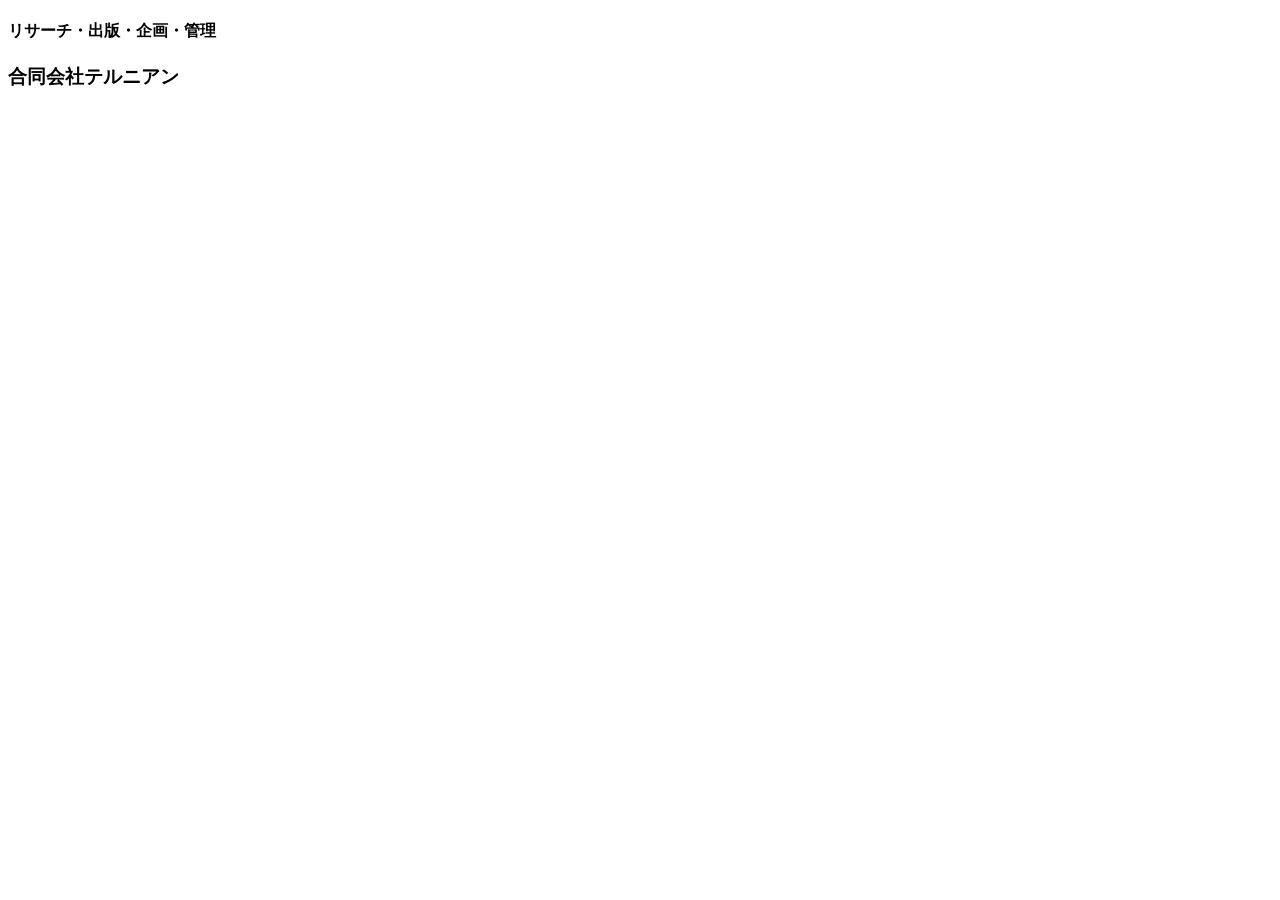
==== index.html @ 121b2e0b "Update index.html" ====
<!DOCTYPE html>
<html>
<head>
  <meta charset="utf-8">
  <meta name="viewport" content="width=device-width, initial-scale=1">
  <title>Terunian LLC.</title>
  <!-- <link rel="stylesheet" href="style.css"> -->
</head>
<body>
  <article>
    <H4>リサーチ・出版・企画・管理</H4>
    <H3>合同会社テルニアン</H3>
  </article>
</body>
</html>
---- style.css ----
body {
  font-size: 14px;
  line-height: 1.6;
  font-family: "Helvetica Neue", Helvetica, Arial, sans-serif;
  margin: 0;
  padding: 0;
  background-color: #fff;
  color: #333;
}

/* 記事のコンテンツ */
article {
  padding: 20px;
  max-width: 650px;
  margin: 0 auto;
}

/* 見出し */
h1, h2, h3, h4, h5, h6 {
  font-weight: bold;
  line-height: 1.2;
  margin-top: 1em;
  margin-bottom: 0.5em;
}

/* パラグラフ */
p {
  margin: 1em 0;
}

/* リンク */
a {
  color: #337ab7;
  text-decoration: none;
}

a:hover {
  text-decoration: underline;
}

/* 引用 */
blockquote {
  border-left: 4px solid #ccc;
  margin: 1em 0;
  padding: 0 0 0 1em;
}

/* リスト */
ul, ol {
  margin: 1em 0;
  padding: 0 0 0 2em;
}

/* 画像 */
img {
  max-width: 100%;
}

/* キャプション */
figcaption {
  margin: 0.5em 0;
  font-size: 0.8em;
  text-align: center;
}
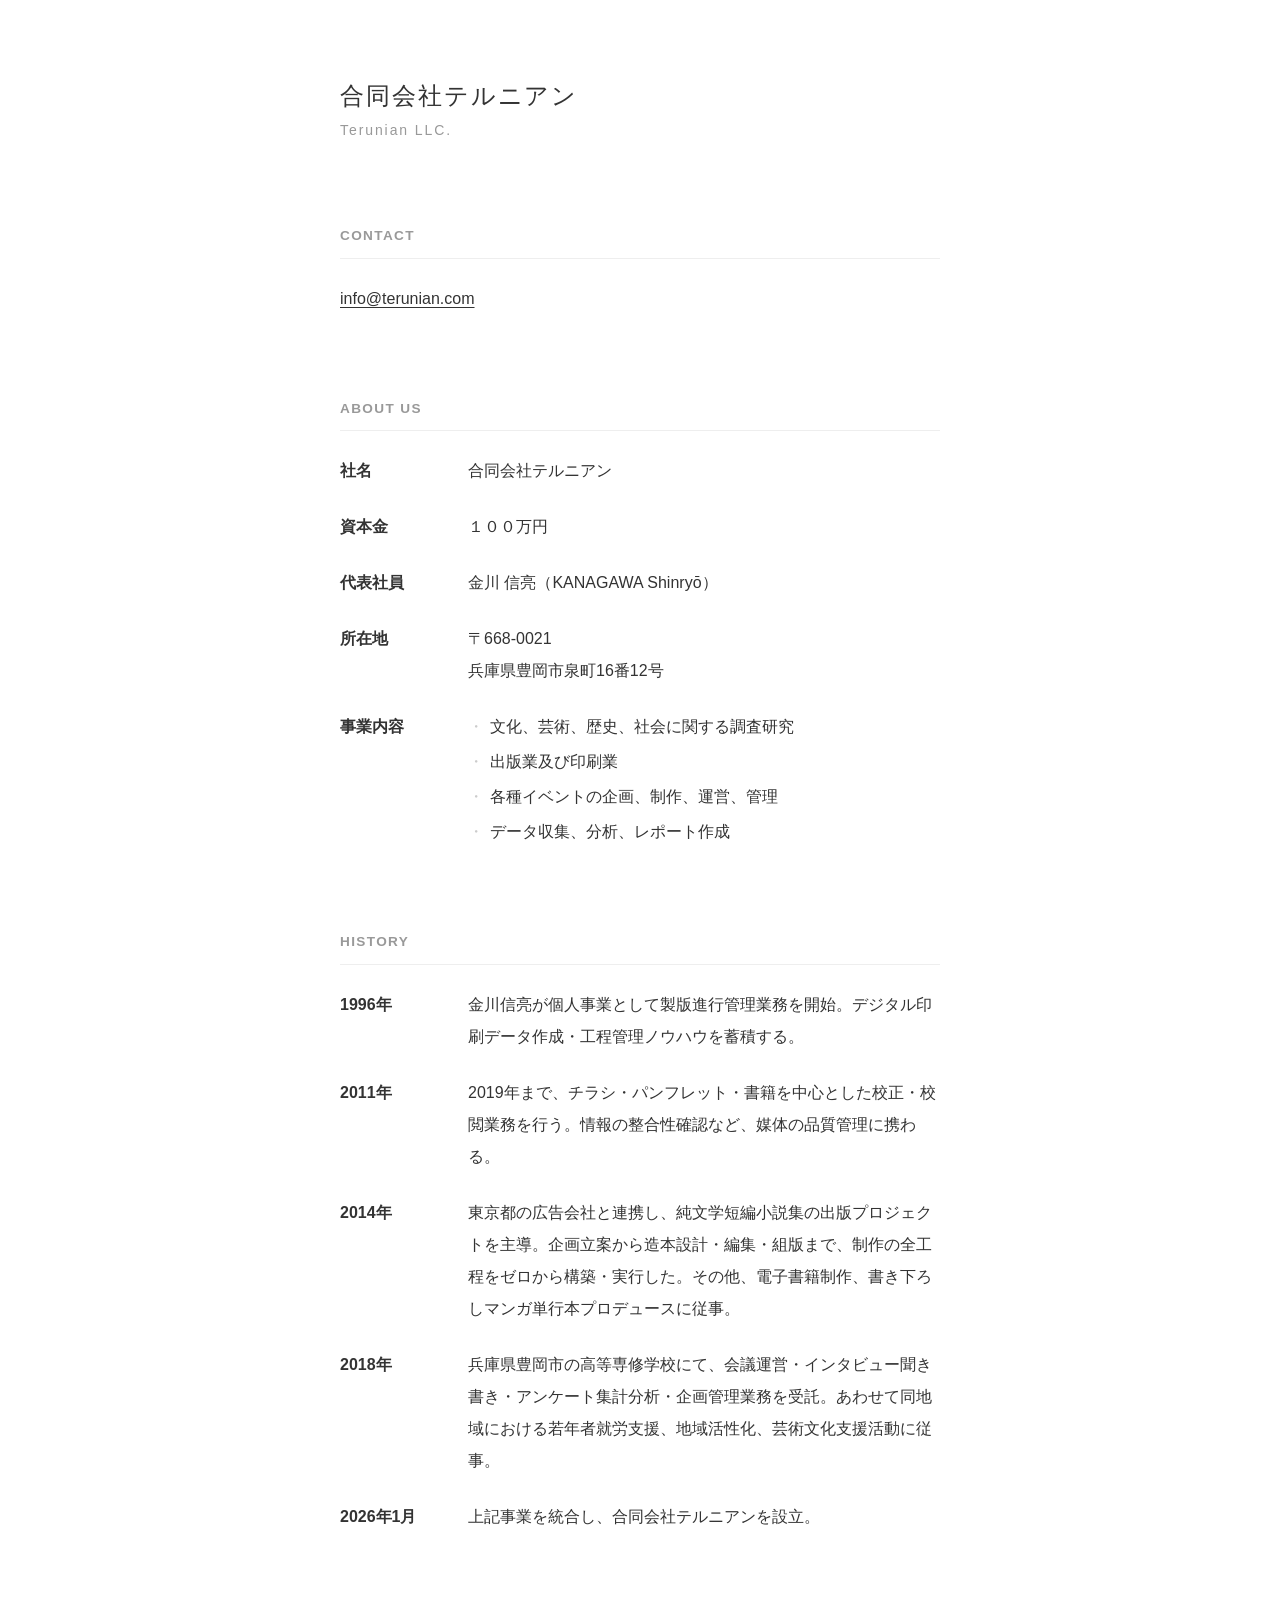
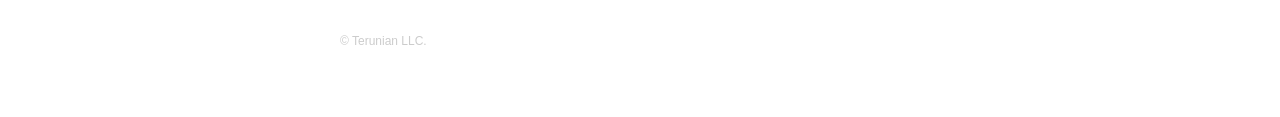
==== commit e12faf7e: "Update index.html" ====
--- a/index.html
+++ b/index.html
@@ -1,15 +1,214 @@
 <!DOCTYPE html>
-<html>
+<html lang="ja">
 <head>
-  <meta charset="utf-8">
-  <meta name="viewport" content="width=device-width, initial-scale=1">
-  <title>Terunian LLC.</title>
-  <!-- <link rel="stylesheet" href="style.css"> -->
+    <meta charset="UTF-8">
+    <meta name="viewport" content="width=device-width, initial-scale=1.0">
+    <title>テルニアン Terunian LLC</title>
+<meta name="description" content="リサーチ、出版、企画、マネジメントの四本柱で人の世を支える　合同会社テルニアン" />
+<link rel="icon" href="favicon.ico" sizes="any">
+<link rel="icon" type="image/png" href="favicon_32x32.png" sizes="32x32">
+<link rel="icon" type="image/png" href="favicon_16x16.png" sizes="16x16">
+
+    <style>
+        /* 基本設定 */
+        :root {
+            /* 基礎となるフォントサイズはブラウザ設定に委ねる */
+        }
+
+        body {
+            margin: 0;
+            padding: 0;
+            background-color: #ffffff;
+            color: #333333;
+            font-family: "Helvetica Neue", Arial, "Hiragino Kaku Gothic ProN", "Hiragino Sans", Meiryo, sans-serif;
+            line-height: 2.0;
+            -webkit-text-size-adjust: 100%;
+        }
+
+        /* レイアウト */
+        .container {
+            max-width: 600px;
+            margin: 0 auto;
+            padding: 4rem 1.5rem; /* 余白も文字サイズに連動させる */
+        }
+
+        /* タイポグラフィ */
+        h1 {
+            font-size: 1.5rem; /* 本文の1.5倍 */
+            font-weight: normal;
+            margin-bottom: 3rem;
+            letter-spacing: 0.08em;
+            line-height: 1.3;
+        }
+
+        
+        .en-name {
+            font-size: 0.875rem;
+            color: #999;
+        }
+h2 {
+            font-size: 0.85rem; /* 本文より少し小さくして控えめに */
+            font-weight: bold;
+            color: #999;
+            margin-top: 5rem;
+            margin-bottom: 1.5rem;
+            text-transform: uppercase;
+            letter-spacing: 0.1em;
+            border-bottom: 1px solid #eee;
+            padding-bottom: 0.5rem;
+        }
+
+        /* リンク */
+        a {
+            color: #333;
+            text-decoration: underline;
+            text-underline-offset: 0.2em;
+        }
+        a:hover {
+            color: #888;
+        }
+
+        /* 定義リスト（会社概要・沿革） */
+        dl {
+            margin: 0;
+        }
+        dt {
+            /* font-size指定を削除（本文と同じサイズに） */
+            font-weight: bold;
+            color: #333;
+            margin-bottom: 0.5rem;
+        }
+        
+        /* PC画面でのレイアウト調整（文字サイズではなく配置の調整） */
+        @media (min-width: 600px) {
+            dt {
+                float: left;
+                clear: left;
+                width: 8em; /* 文字8個分の幅 */
+                margin-bottom: 0;
+            }
+            dd {
+                margin-left: 8em; /* 文字8個分のインデント */
+                margin-bottom: 1.5rem;
+            }
+        }
+        
+        /* スマホ画面でのレイアウト */
+        @media (max-width: 599px) {
+            dt {
+                float: none;
+                width: 100%;
+                color: #999; /* スマホではラベルを薄くして情報の強弱をつける */
+            }
+            dd {
+                margin-left: 0;
+                margin-bottom: 2rem;
+            }
+        }
+
+       /* 事業内容のリスト */
+ul.services{
+  list-style: none;
+  padding: 0;
+  margin: 0;
+}
+
+ul.services li{
+  position: relative;
+  padding-left: 1.4em;   /* ←本文の開始位置（折り返しもここに揃う） */
+  margin: 0.2em 0;
+}
+
+ul.services li::before{
+  content: "・";
+  position: absolute;
+  left: 0;
+  top: 0;
+  color: #ccc;
+}
+
+        /* フッター */
+        footer {
+            margin-top: 6rem;
+            font-size: 0.75rem; /* 本文の75%の大きさ */
+            color: #ccc;
+        }
+    </style>
 </head>
 <body>
-  <article>
-    <H4>リサーチ・出版・企画・管理</H4>
-    <H3>合同会社テルニアン</H3>
-  </article>
+
+    <main class="container">
+        <h1>合同会社テルニアン<br><span class="en-name">Terunian LLC.</span></h1>
+
+        <section>
+            <h2>Contact</h2>
+            <p>
+                <a href="mailto:info@terunian.com">info@terunian.com</a>
+            </p>
+        </section>
+
+        <section>
+            <h2>About Us</h2>
+            <dl>
+                <dt>社名</dt>
+                <dd>合同会社テルニアン</dd>
+                <dt>資本金</dt>
+                <dd>１００万円</dd>
+                <dt>代表社員</dt>
+                <dd>金川 信亮（KANAGAWA Shinryō）</dd>
+
+                <dt>所在地</dt>
+                                <dd>
+    〒668-0021<br>
+    兵庫県豊岡市泉町16番12号
+                                </dd>
+
+                <dt>事業内容</dt>
+                <dd>
+                    <ul class="services">
+                        <li>文化、芸術、歴史、社会に関する調査研究</li>
+                        <li>出版業及び印刷業</li>
+                        <li>各種イベントの企画、制作、運営、管理</li>
+                        <li>データ収集、分析、レポート作成</li>
+                    </ul>
+                </dd>
+            </dl>
+        </section>
+
+        <section>
+            <h2>History</h2>
+            <dl>
+                <dt>1996年</dt>
+                <dd>
+                    金川信亮が個人事業として製版進行管理業務を開始。デジタル印刷データ作成・工程管理ノウハウを蓄積する。
+                </dd>
+
+                <dt>2011年</dt>
+                <dd>
+                   2019年まで、チラシ・パンフレット・書籍を中心とした校正・校閲業務を行う。情報の整合性確認など、媒体の品質管理に携わる。
+
+                </dd>
+                <dt>2014年</dt>
+                <dd>
+                   東京都の広告会社と連携し、純文学短編小説集の出版プロジェクトを主導。企画立案から造本設計・編集・組版まで、制作の全工程をゼロから構築・実行した。その他、電子書籍制作、書き下ろしマンガ単行本プロデュースに従事。
+                </dd>
+
+                <dt>2018年</dt>
+                <dd>
+                    兵庫県豊岡市の高等専修学校にて、会議運営・インタビュー聞き書き・アンケート集計分析・企画管理業務を受託。あわせて同地域における若年者就労支援、地域活性化、芸術文化支援活動に従事。
+                </dd>
+
+                <dt>2026年1月</dt>
+                <dd>
+                   上記事業を統合し、合同会社テルニアンを設立。</dd>
+            </dl>
+        </section>
+
+        <footer>
+            &copy; Terunian LLC.
+        </footer>
+
+    </main>
+
 </body>
 </html>
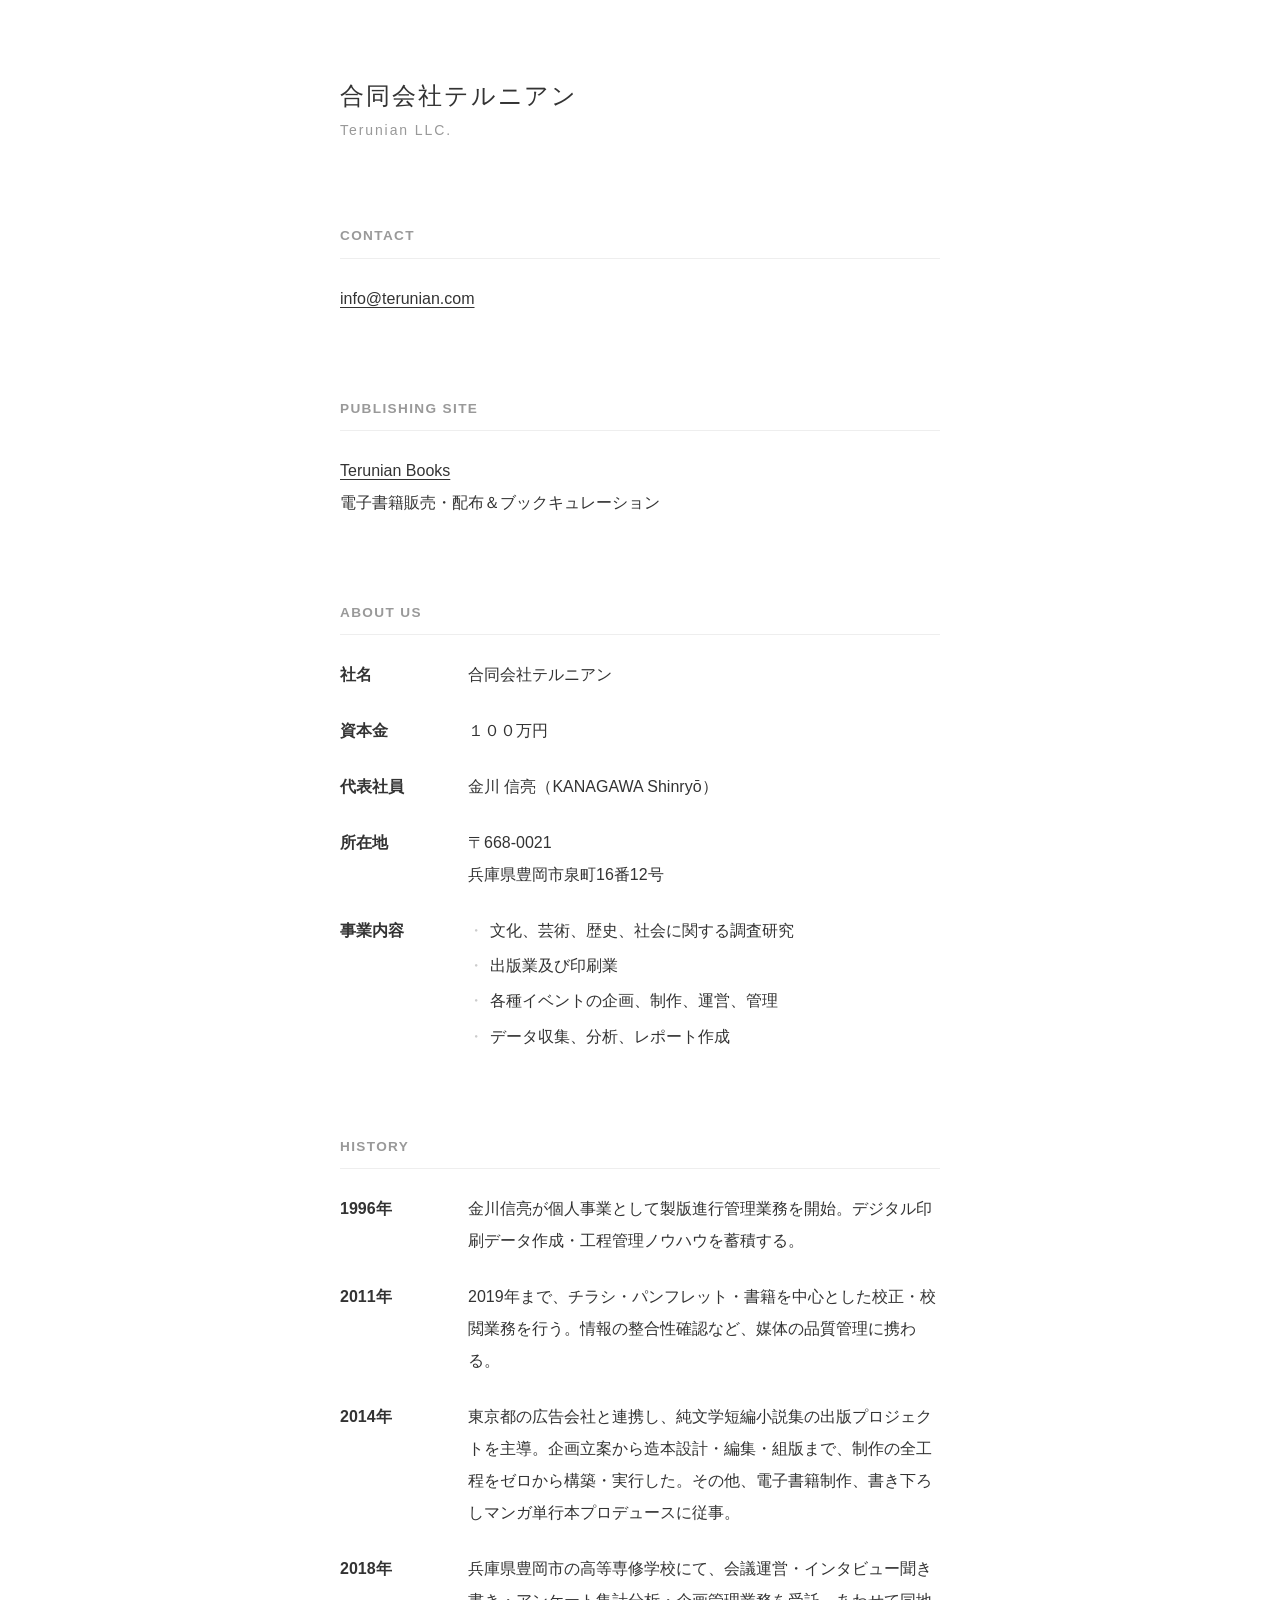
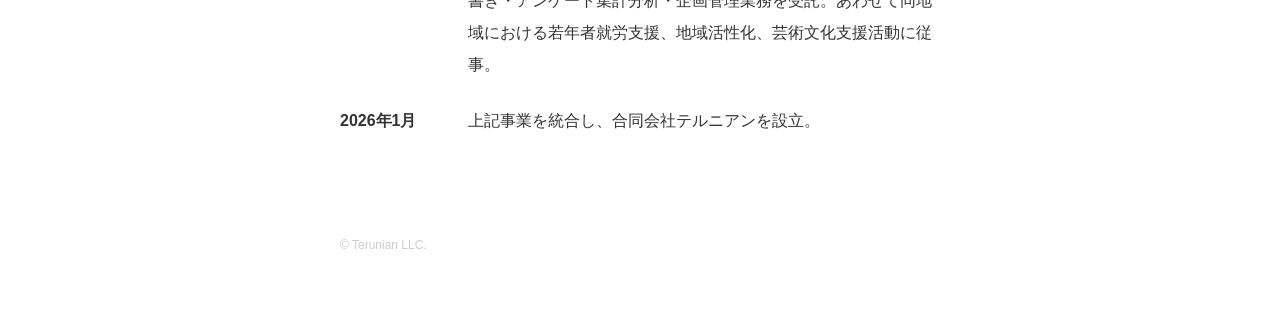
==== commit c173454e: "feat: Terunian Books へのリンクを追加する Contact の直後に PUBLISHING SITE 節を新設し、books.terunian.com へ リンクする。これまで外部" ====
--- a/index.html
+++ b/index.html
@@ -5,10 +5,25 @@
     <meta name="viewport" content="width=device-width, initial-scale=1.0">
     <title>テルニアン Terunian LLC</title>
 <meta name="description" content="リサーチ、出版、企画、マネジメントの四本柱で人の世を支える　合同会社テルニアン" />
+
+<link rel="canonical" href="https://terunian.com/">
+
+<meta property="og:type" content="website">
+<meta property="og:site_name" content="テルニアン Terunian LLC">
+<meta property="og:title" content="テルニアン Terunian LLC">
+<meta property="og:description" content="リサーチ、出版、企画、マネジメントの四本柱で人の世を支える　合同会社テルニアン">
+<meta property="og:url" content="https://terunian.com/">
+<meta property="og:image" content="https://terunian.com/ogp.png">
+
+<meta name="twitter:card" content="summary_large_image">
+<meta name="twitter:title" content="テルニアン Terunian LLC">
+<meta name="twitter:description" content="リサーチ、出版、企画、マネジメントの四本柱で人の世を支える　合同会社テルニアン">
+<meta name="twitter:image" content="https://terunian.com/ogp.png">
+
 <link rel="icon" href="favicon.ico" sizes="any">
 <link rel="icon" type="image/png" href="favicon_32x32.png" sizes="32x32">
 <link rel="icon" type="image/png" href="favicon_16x16.png" sizes="16x16">
-
+<link rel="icon" type="image/png" href="favicon_48x48.png" sizes="48x48">
     <style>
         /* 基本設定 */
         :root {
@@ -148,6 +163,14 @@
         </section>
 
         <section>
+            <h2>Publishing Site</h2>
+            <p>
+                <a href="https://books.terunian.com/">Terunian Books</a><br>
+                電子書籍販売・配布＆ブックキュレーション
+            </p>
+        </section>
+
+        <section>
             <h2>About Us</h2>
             <dl>
                 <dt>社名</dt>
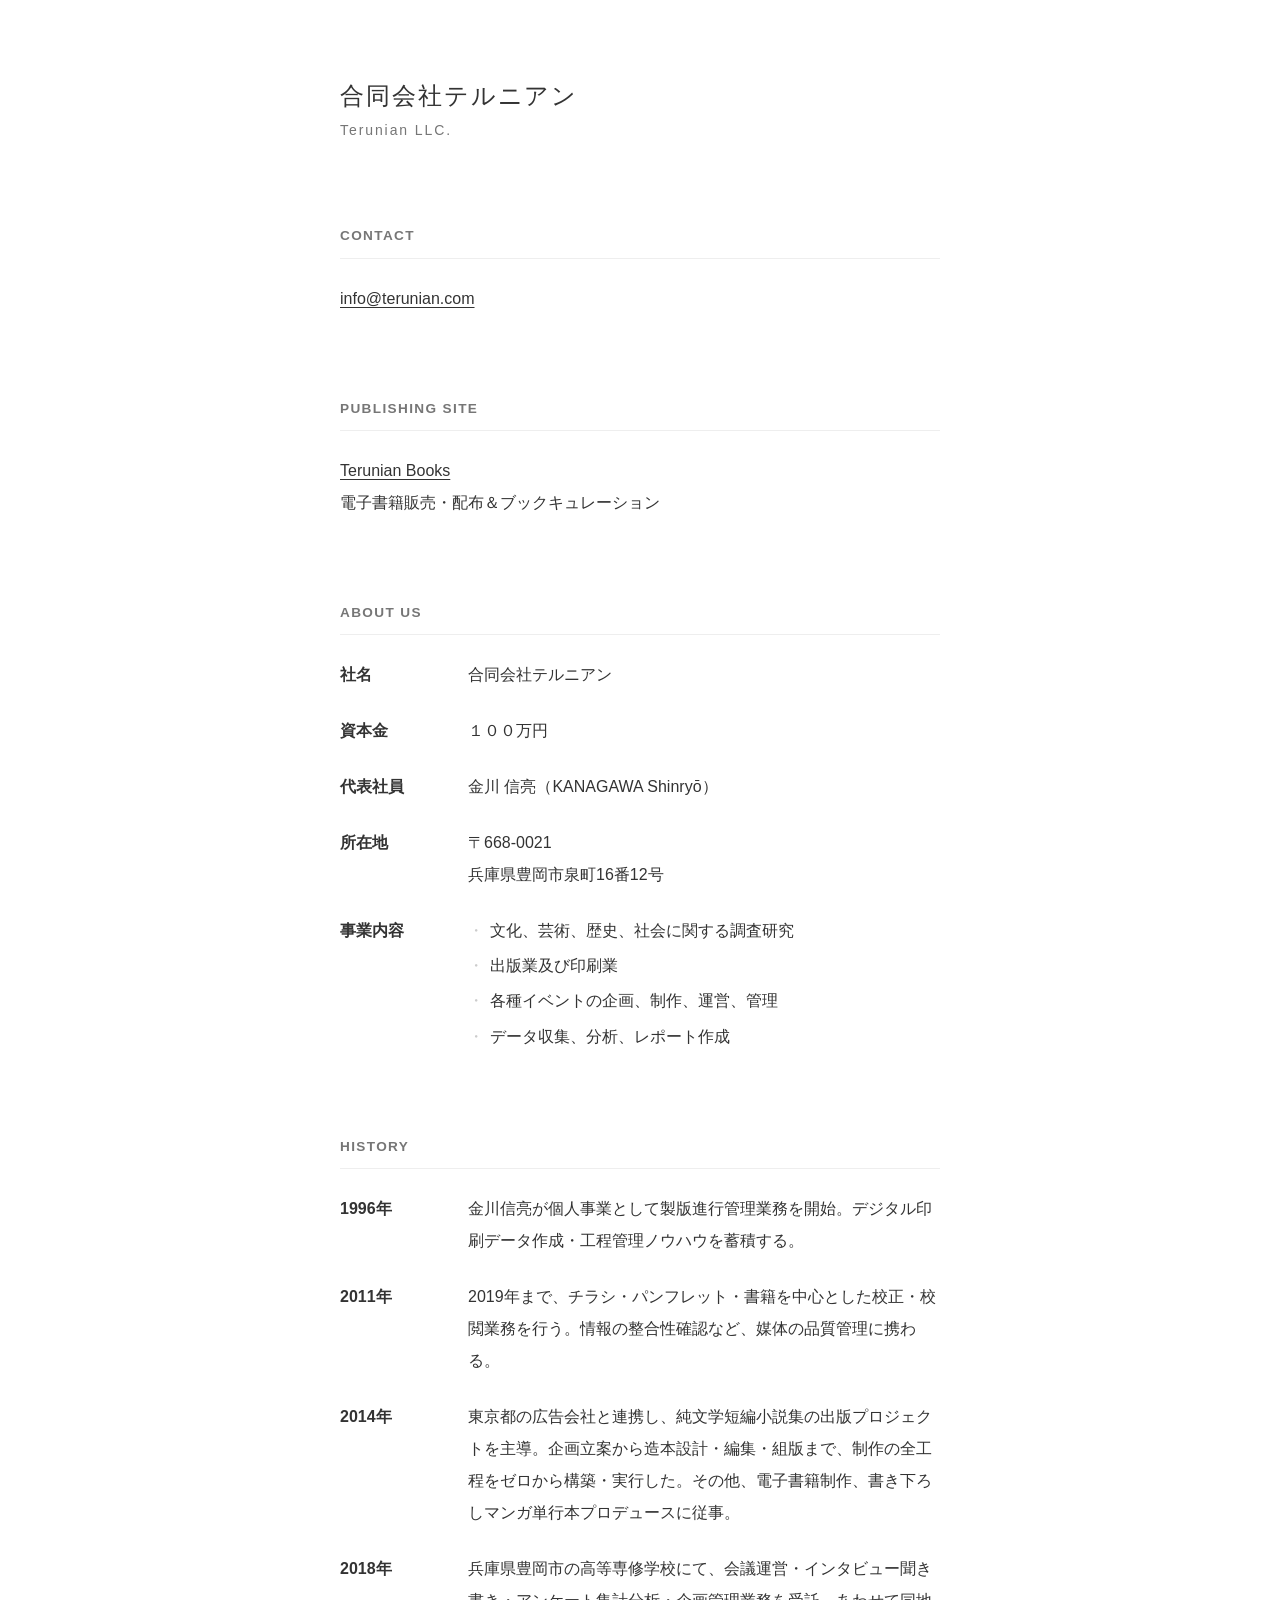
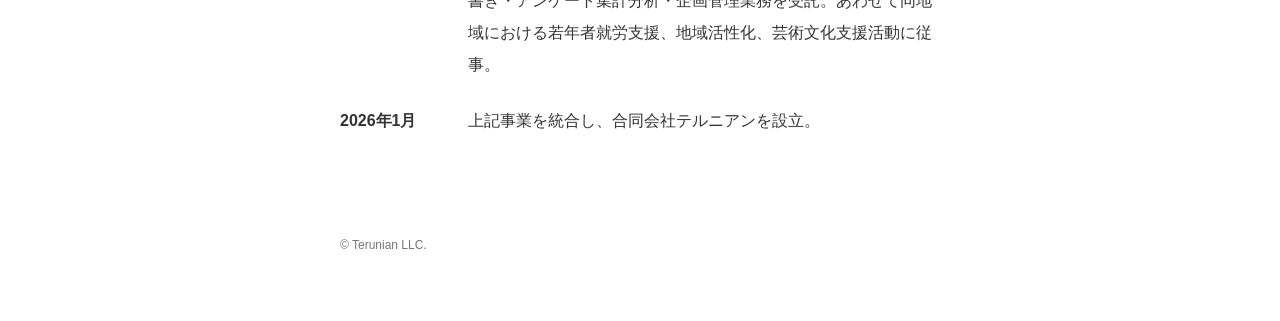
==== commit f07e0528: "fix(a11y): 文字色のコントラストを基準まで上げる 白地に対して WCAG の基準 (通常の文字で 4.5:1) を下回っていた 4 つの宣言を 修正した。実測値は以下のとおり。    .en" ====
--- a/index.html
+++ b/index.html
@@ -59,12 +59,14 @@
         
         .en-name {
             font-size: 0.875rem;
-            color: #999;
+            /* #999 は白地で 2.85:1 しかなく基準 (4.5:1) 未満。
+               #767676 は基準を満たす中で最も明るい灰 (4.54:1)。 */
+            color: #767676;
         }
 h2 {
             font-size: 0.85rem; /* 本文より少し小さくして控えめに */
             font-weight: bold;
-            color: #999;
+            color: #767676; /* 旧 #999 は 2.85:1 で基準未満 */
             margin-top: 5rem;
             margin-bottom: 1.5rem;
             text-transform: uppercase;
@@ -80,7 +82,8 @@
             text-underline-offset: 0.2em;
         }
         a:hover {
-            color: #888;
+            /* 旧 #888 は 3.54:1。ホバー中も基準を満たすよう #666 (5.74:1) に */
+            color: #666;
         }
 
         /* 定義リスト（会社概要・沿革） */
@@ -113,7 +116,9 @@
             dt {
                 float: none;
                 width: 100%;
-                color: #999; /* スマホではラベルを薄くして情報の強弱をつける */
+                /* ラベルを薄くして強弱をつける意図は保ちつつ、基準を満たす明度に。
+                   旧 #999 は 2.85:1 で、スマホでは項目名すべてが該当していた。 */
+                color: #767676;
             }
             dd {
                 margin-left: 0;
@@ -146,7 +151,7 @@
         footer {
             margin-top: 6rem;
             font-size: 0.75rem; /* 本文の75%の大きさ */
-            color: #ccc;
+            color: #767676; /* 旧 #ccc は 1.61:1 でほぼ判読不能だった */
         }
     </style>
 </head>
